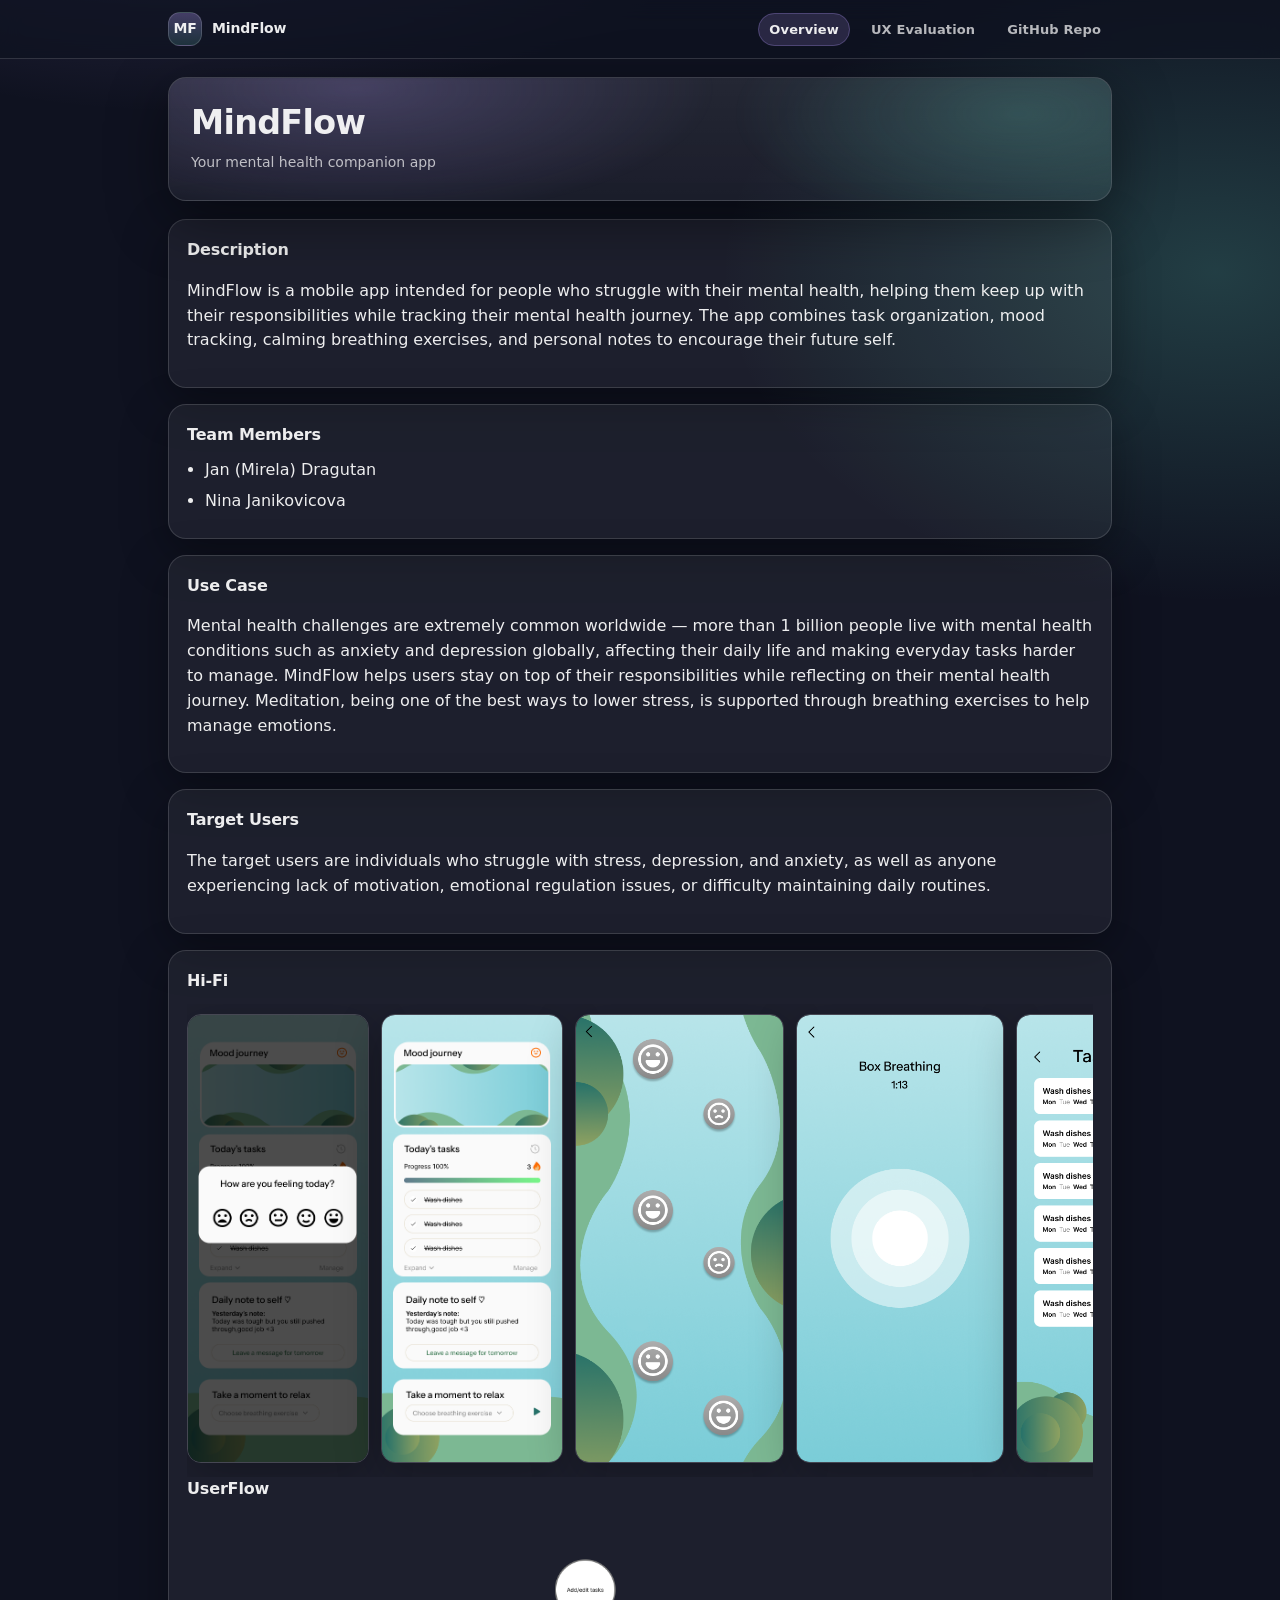
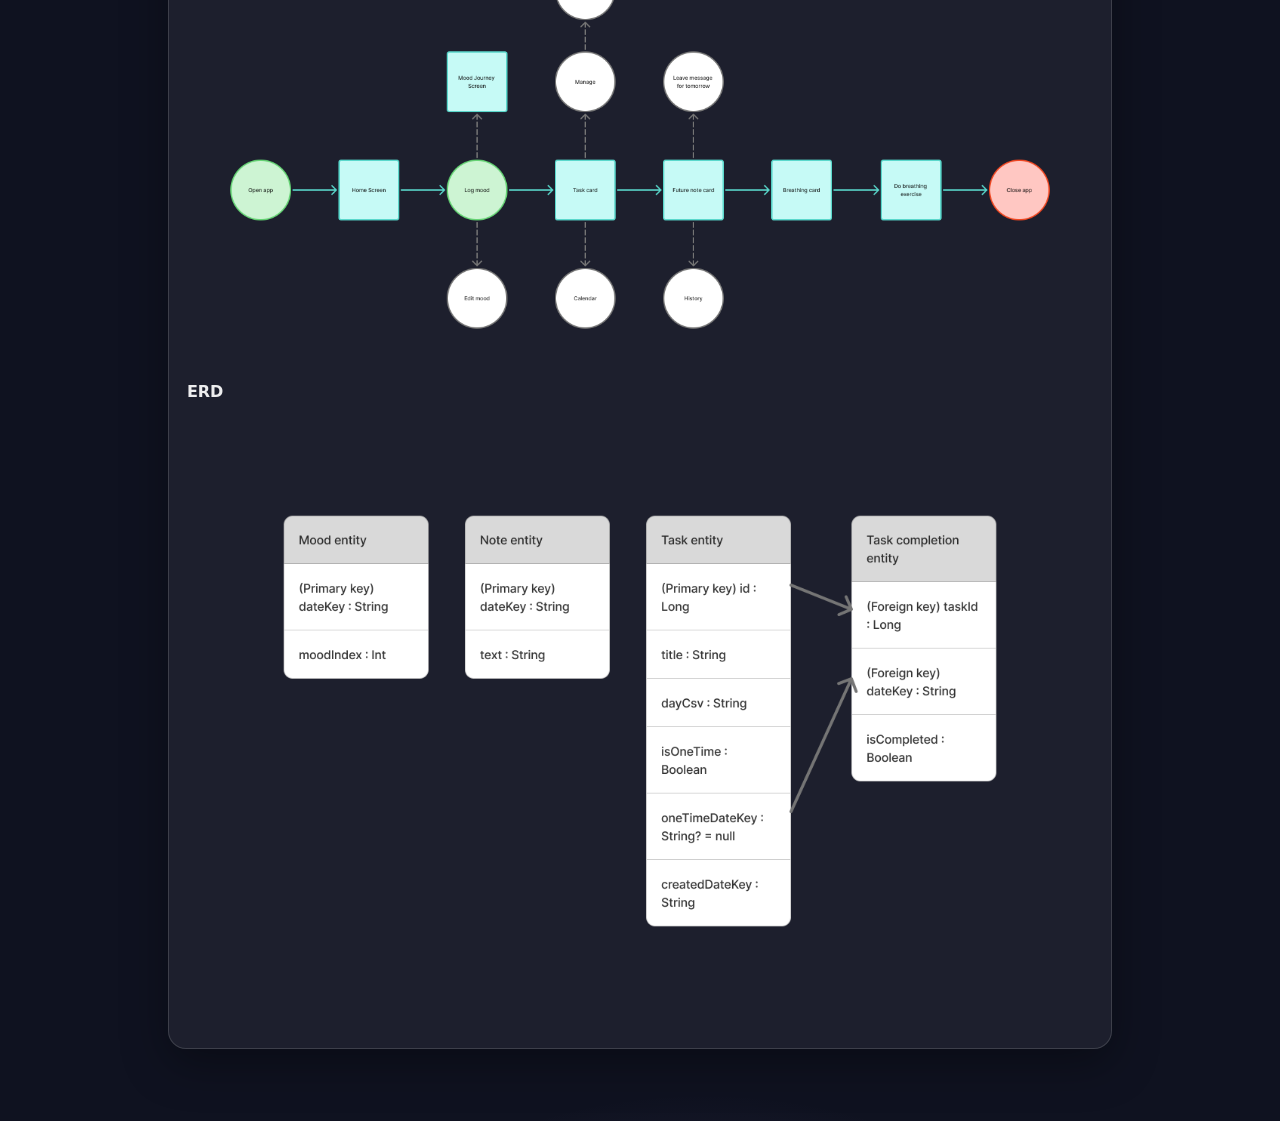
==== docs/index.html @ e951e251 "added hithub repo ling" ====
<!DOCTYPE html>
<html lang="en">
<head>
    <meta charset="UTF-8">
    <meta name="viewport" content="width=device-width, initial-scale=1.0">
    <title>MindFlow App</title>
    <link rel="stylesheet" href="styles.css" />
</head>
<body>

    <!-- Navigation bar -->
    <nav aria-label="Primary navigation">
  <div class="nav-inner">
    <a class="brand" href="index.html">
      <div class="brand-mark">MF</div>
      <span>MindFlow</span>
    </a>

    <ul class="nav-links">
  <li><a href="index.html" aria-current="page">Overview</a></li>
  <li><a href="uee.html">UX Evaluation</a></li>
  <li>
    <a
      href="https://github.com/IrisJPEG/IrisJPEG-CCL3-WS2025"
      target="_blank"
      rel="noopener noreferrer"
    >
      GitHub Repo
    </a>
  </li>
</ul>

  </div>
</nav>


    <main>
        <header>
            <h1>MindFlow</h1>
            <p>Your mental health companion app</p>
        </header>

        <section>
            <h2>Description</h2>
            <p>
                MindFlow is a mobile app intended for people who struggle with their mental health,
                helping them keep up with their responsibilities while tracking their mental health journey.
                The app combines task organization, mood tracking, calming breathing exercises, and personal notes
                to encourage their future self.
            </p>
        </section>

        <section>
            <h2>Team Members</h2>
            <ul>
                <li>Jan (Mirela) Dragutan</li>
                <li>Nina Janikovicova</li>
            </ul>
        </section>

        <section>
            <h2>Use Case</h2>
            <p>
                Mental health challenges are extremely common worldwide — more than 1 billion people live
                with mental health conditions such as anxiety and depression globally, affecting their daily life
                and making everyday tasks harder to manage. MindFlow helps users stay on top of their responsibilities
                while reflecting on their mental health journey. Meditation, being one of the best ways to lower stress,
                is supported through breathing exercises to help manage emotions.
            </p>
        </section>

        <section>
            <h2>Target Users</h2>
            <p>
                The target users are individuals who struggle with stress, depression, and anxiety, as well as anyone
                experiencing lack of motivation, emotional regulation issues, or difficulty maintaining daily routines.
            </p>
        </section>

        <section>
  <h2>Hi-Fi</h2>

 <div class="hifi-scroll" aria-label="Hi-Fi screens (scroll horizontally)">
  <img class="hifi-img" src="img/iPhone12.png" alt="iPhone 12 Screen" />
  <img class="hifi-img" src="img/iPhone9.png" alt="iPhone 9 Screen" />
  <img class="hifi-img" src="img/iPhone1.png" alt="iPhone 1 Screen" />
  <img class="hifi-img" src="img/iPhone2.png" alt="iPhone 2 Screen" />
  <img class="hifi-img" src="img/iPhone6.png" alt="iPhone 6 Screen" />
  <img class="hifi-img" src="img/iPhone8.png" alt="iPhone 8 Screen" />
  <img class="hifi-img" src="img/iPhone10.png" alt="iPhone 10 Screen" />
  <img class="hifi-img" src="img/iPhone7.png" alt="iPhone 7 Screen" />
</div>
<h2>UserFlow</h2>
  <!-- User flow stays below -->
  <div class="userflow-wrap">
    <img src="img/userflow.png" alt="User flow" class="userflow" />
  </div>
  <h2>ERD</h2>
  <!-- User flow stays below -->
  <div class="userflow-wrap">
    <img src="img/Sql_diagram.png" alt="User flow" class="userflow" />
  </div>
</section>
    </main>

</body>
</html>
---- docs/styles.css ----
:root{
  --bg: #0f1220;
  --card: rgba(255,255,255,0.06);
  --card-2: rgba(255,255,255,0.09);
  --text: rgba(255,255,255,0.92);
  --muted: rgba(255,255,255,0.70);
  --faint: rgba(255,255,255,0.55);
  --line: rgba(255,255,255,0.14);
  --accent: #b79cff;
  --accent-2: #67d9c4;
  --shadow: 0 18px 60px rgba(0,0,0,0.45);
  --radius: 18px;
}

*{ box-sizing: border-box; }

body{
  margin: 0;
  font-family: ui-sans-serif, system-ui, -apple-system, Segoe UI, Roboto, Arial, "Apple Color Emoji","Segoe UI Emoji";
  color: var(--text);
  background:
    radial-gradient(1200px 700px at 15% -10%, rgba(183,156,255,0.30), transparent 55%),
    radial-gradient(900px 600px at 95% 10%, rgba(103,217,196,0.22), transparent 55%),
    radial-gradient(700px 500px at 55% 110%, rgba(183,156,255,0.18), transparent 60%),
    var(--bg);
  line-height: 1.55;
}

a{ color: inherit; }

/* NAV BAR */
nav{
  position: sticky;
  top: 0;
  z-index: 50;
  backdrop-filter: blur(10px);
  background: rgba(15,18,32,0.72);
  border-bottom: 1px solid var(--line);
}

/* Supports BOTH your old index.html nav markup and the uee.html nav markup */
.nav-inner,
nav{
  /* when nav is the container (index.html), these won't hurt */
}

.nav-inner{
  max-width: 980px;
  margin: 0 auto;
  padding: 12px 18px;
  display: flex;
  align-items: center;
  justify-content: space-between;
  gap: 14px;
}

/* Index.html currently has: <div class="logo">MindFlow</div> */
nav .logo{
  font-size: 14px;
  font-weight: 800;
  letter-spacing: -0.01em;
  color: var(--text);
}

/* uee.html brand */
.brand{
  display: flex;
  align-items: center;
  gap: 10px;
  font-weight: 800;
  letter-spacing: -0.01em;
  text-decoration: none;
}
.brand-mark{
  width: 34px;
  height: 34px;
  border-radius: 12px;
  display: grid;
  place-items: center;
  background: linear-gradient(180deg, rgba(183,156,255,0.30), rgba(103,217,196,0.16));
  border: 1px solid rgba(255,255,255,0.16);
  color: var(--text);
  font-size: 14px;
}
.brand span{
  color: var(--text);
  font-size: 14px;
  white-space: nowrap;
}

/* Index.html nav list: nav ul */
nav ul{
  list-style: none;
  display: flex;
  gap: 10px;
  margin: 0;
  padding: 0;
  flex-wrap: wrap;
  justify-content: flex-end;
}
nav ul li{ margin: 0; }

nav ul li a,
.nav-links a{
  text-decoration: none;
  padding: 8px 10px;
  border-radius: 999px;
  border: 1px solid transparent;
  color: var(--muted);
  font-size: 13px;
  font-weight: 600;
  letter-spacing: 0.01em;
}

nav ul li a:hover,
.nav-links a:hover{
  color: var(--text);
  background: rgba(255,255,255,0.06);
  border-color: rgba(255,255,255,0.10);
}

/* optional: mark current page */
.nav-links a[aria-current="page"],
nav ul li a[aria-current="page"]{
  color: var(--text);
  background: rgba(183,156,255,0.16);
  border-color: rgba(183,156,255,0.26);
}

/* Layout wrappers */
.wrap,
main{
  max-width: 980px;
  margin: 0 auto;
  padding: 18px 18px 56px;
}

/* Index.html uses <main> and <header> */
header{
  padding: 26px 22px;
  border: 1px solid var(--line);
  background: linear-gradient(180deg, rgba(255,255,255,0.09), rgba(255,255,255,0.05));
  border-radius: var(--radius);
  box-shadow: var(--shadow);
  position: relative;
  overflow: hidden;
  text-align: left; /* overrides your old centered style */
  margin-bottom: 18px;
}

header:before{
  content:"";
  position:absolute;
  inset:-2px;
  background:
    radial-gradient(600px 220px at 20% 10%, rgba(183,156,255,0.22), transparent 60%),
    radial-gradient(520px 220px at 90% 30%, rgba(103,217,196,0.18), transparent 55%);
  pointer-events:none;
  filter: blur(2px);
}

header > *{ position: relative; }

h1{
  margin: 0 0 10px;
  font-size: clamp(22px, 2.6vw, 34px);
  line-height: 1.15;
  letter-spacing: -0.02em;
  color: var(--text);
}

header p{
  margin: 0;
  color: var(--muted);
  font-size: 14px;
}

/* Sections on index.html */
section{
  border: 1px solid var(--line);
  border-radius: var(--radius);
  background: rgba(255,255,255,0.06);
  box-shadow: 0 14px 46px rgba(0,0,0,0.35);
  padding: 18px;
  margin: 0 0 16px 0;
}

h2{
  margin: 0 0 10px 0;
  font-size: 16px;
  letter-spacing: -0.01em;
  color: var(--text);
}

p{ color: var(--text); }

ul{
  margin: 8px 0 0 18px;
  padding: 0;
}
li{ margin: 6px 0; color: var(--text); }

.hifi-scroll{
  display: flex;
  gap: 12px;
  overflow-x: auto;
  padding: 10px 6px 14px;
  margin-top: 6px;

  overscroll-behavior-x: contain;
  -webkit-overflow-scrolling: touch;

  /* optional */
  scroll-snap-type: x mandatory;
  align-items: flex-start; /* prevents vertical stretching */
}

.hifi-scroll .hifi-img{
  flex: 0 0 auto;
  width: auto !important;
  max-width: none !important;
  height: auto !important;

  max-height: 450px;   /* ← adjust this number */

  display: block;
  margin: 0 !important;

  border: 1px solid rgba(255,255,255,0.18);
  border-radius: 14px;
  box-shadow: 0 14px 46px rgba(0,0,0,0.25);

  scroll-snap-align: start;
}



/* Make items in the horizontal scroller behave like cards */
.hifi-scroll img{
  flex: 0 0 auto;

  /* adjust to taste */
  width: 240px;
  max-width: 70vw;

  /* keep your existing image look, but remove auto-centering */
  margin: 0;

  scroll-snap-align: start;
}

/* Optional: subtle scrollbar styling (works in modern browsers) */
.hifi-scroll{
  scrollbar-width: thin;
  scrollbar-color: rgba(255,255,255,0.18) transparent;
}
.hifi-scroll::-webkit-scrollbar{
  height: 10px;
}
.hifi-scroll::-webkit-scrollbar-track{
  background: transparent;
}
.hifi-scroll::-webkit-scrollbar-thumb{
  background: rgba(255,255,255,0.16);
  border-radius: 999px;
  border: 2px solid transparent;
  background-clip: padding-box;
}

/* User flow stays under the scroller and uses full available width */
.userflow-wrap{
  margin-top: 14px;
}
.userflow{
  max-width: 980px; /* match your page max width */
  width: 100%;
  margin: 0 auto;
}

/* Default images on the page (NOT the Hi-Fi scroller) */
section img:not(.userflow):not(.hifi-img){
  width: 100%;
  max-width: 520px;
  display: block;
  margin: 14px auto;
  border: 1px solid rgba(255,255,255,0.18);
  border-radius: 14px;
  box-shadow: 0 14px 46px rgba(0,0,0,0.25);
}

/* Print-friendly (matches uee.html behavior) */
@media print{
  nav{ display: none; }
  body{ background: #fff; color: #111; }
  header, section{ box-shadow: none; }
  header, section{ border-color: #ddd; background: #fff; }
  h1, h2, p, li{ color: #111; }
}
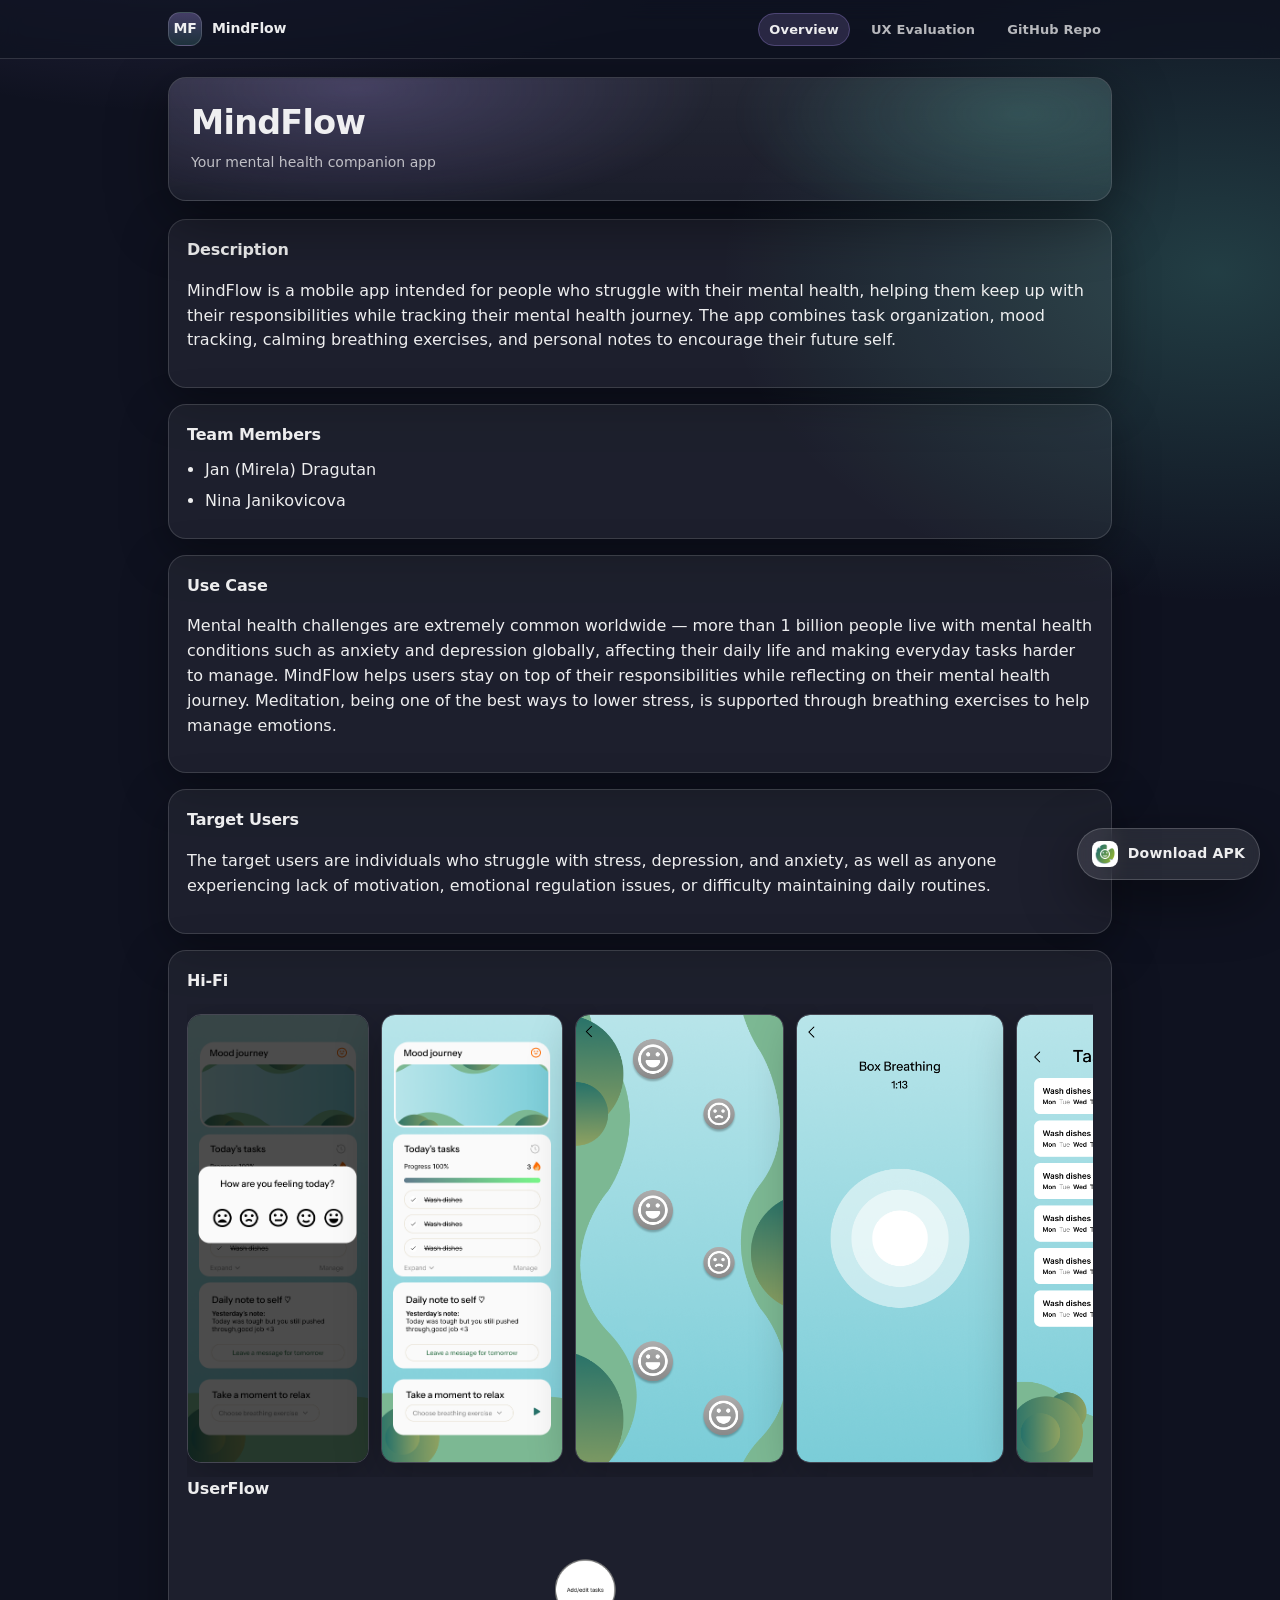
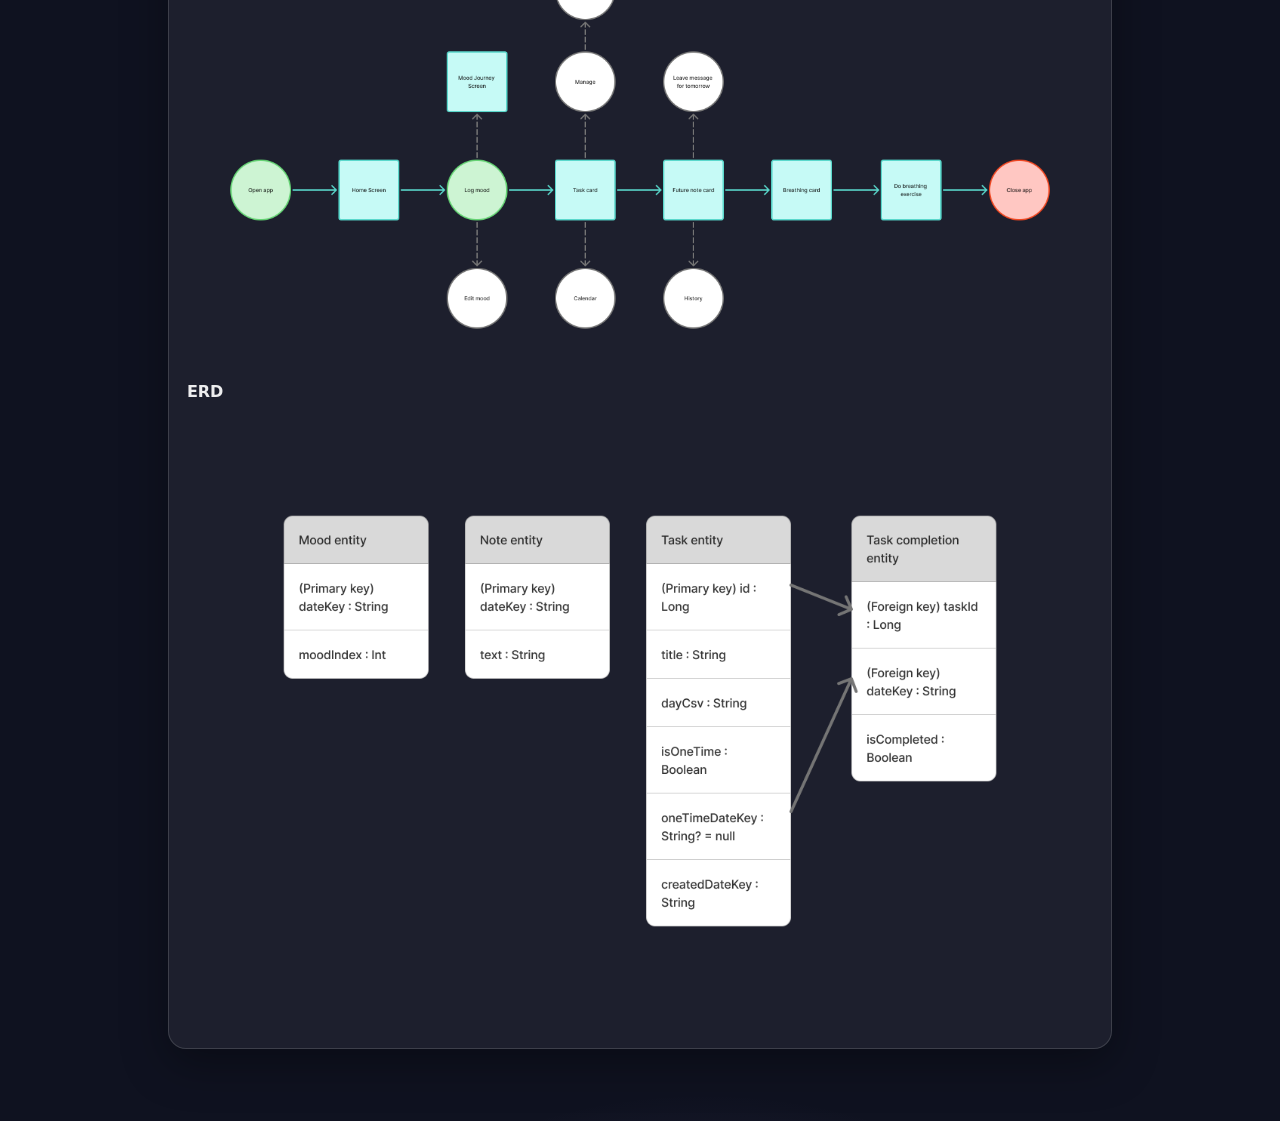
==== commit 09287a34: "download apk added" ====
--- a/docs/index.html
+++ b/docs/index.html
@@ -102,6 +102,14 @@
   </div>
 </section>
     </main>
+<!-- Floating Download APK button -->
+<a class="apk-fab"
+   href="apk/MindFlow.apk"
+   download="MindFlow.apk"
+   aria-label="Download MindFlow APK">
+  <img src="img/icon.png" alt="" class="apk-fab__icon" />
+  <span class="apk-fab__text">Download APK</span>
+</a>
 
 </body>
 </html>
--- a/docs/styles.css
+++ b/docs/styles.css
@@ -288,6 +288,72 @@
   box-shadow: 0 14px 46px rgba(0,0,0,0.25);
 }
 
+/* Floating APK download button (bottom-right) */
+.apk-fab{
+  position: fixed;
+  right: 20px;
+  bottom: 20px;
+  z-index: 9999;
+
+  display: inline-flex;
+  align-items: center;
+  gap: 10px;
+
+  padding: 12px 14px;
+  border-radius: 999px;
+
+  background: rgba(255,255,255,0.10);
+  border: 1px solid rgba(255,255,255,0.18);
+  backdrop-filter: blur(10px);
+
+  color: rgba(255,255,255,0.92);
+  text-decoration: none;
+
+  box-shadow: 0 18px 60px rgba(0,0,0,0.45);
+}
+
+.apk-fab:hover{
+  transform: translateY(-1px);
+  background: rgba(255,255,255,0.14);
+}
+
+.apk-fab:active{
+  transform: translateY(0px);
+}
+
+.apk-fab:focus-visible{
+  outline: 2px solid rgba(183,156,255,0.9);
+  outline-offset: 3px;
+}
+
+.apk-fab__icon{
+  width: 26px;
+  height: 26px;
+  border-radius: 8px;
+  object-fit: cover;
+  flex: 0 0 auto;
+}
+
+.apk-fab__text{
+  font-size: 14px;
+  font-weight: 600;
+  letter-spacing: 0.2px;
+  white-space: nowrap;
+}
+
+/* Mobile: make it a compact pill */
+@media (max-width: 480px){
+  .apk-fab{
+    right: 14px;
+    bottom: 14px;
+    padding: 10px 12px;
+  }
+  .apk-fab__text{
+    font-size: 13px;
+  }
+}
+
+
 /* Print-friendly (matches uee.html behavior) */
 @media print{
   nav{ display: none; }
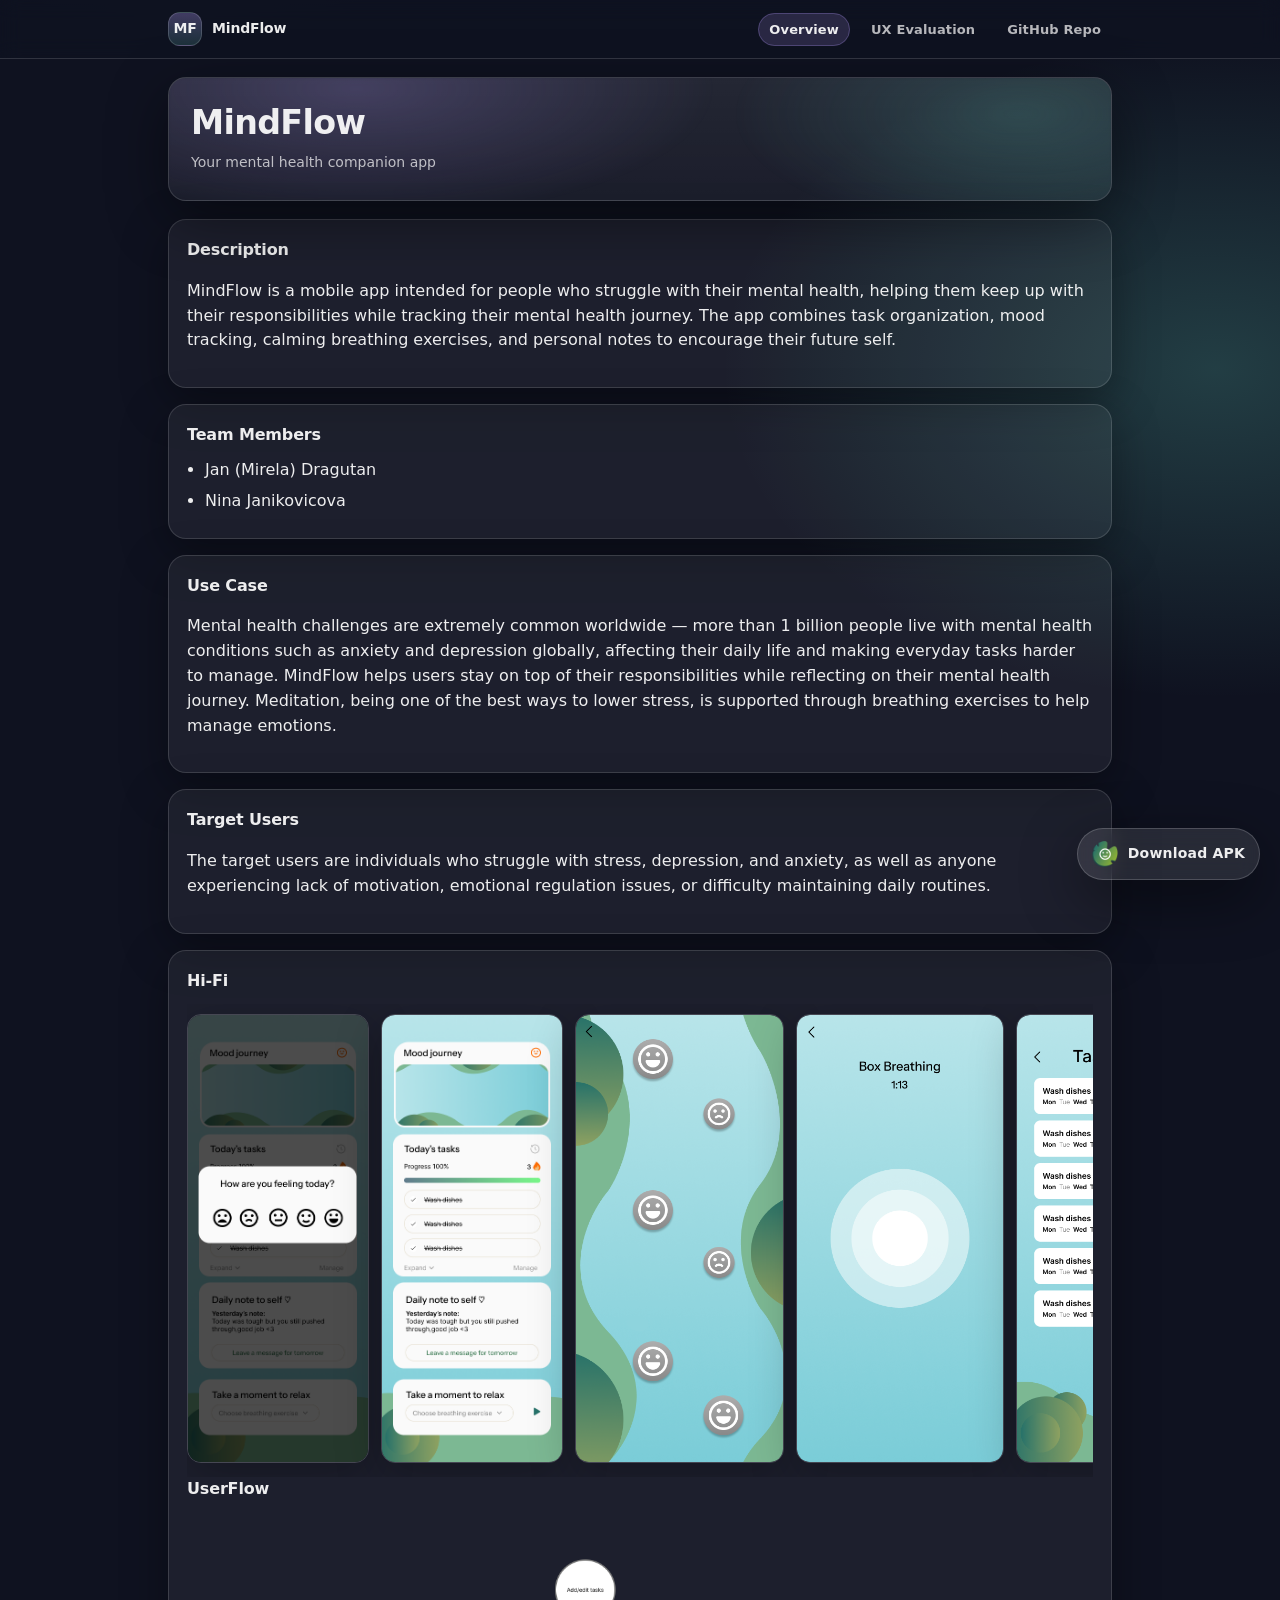
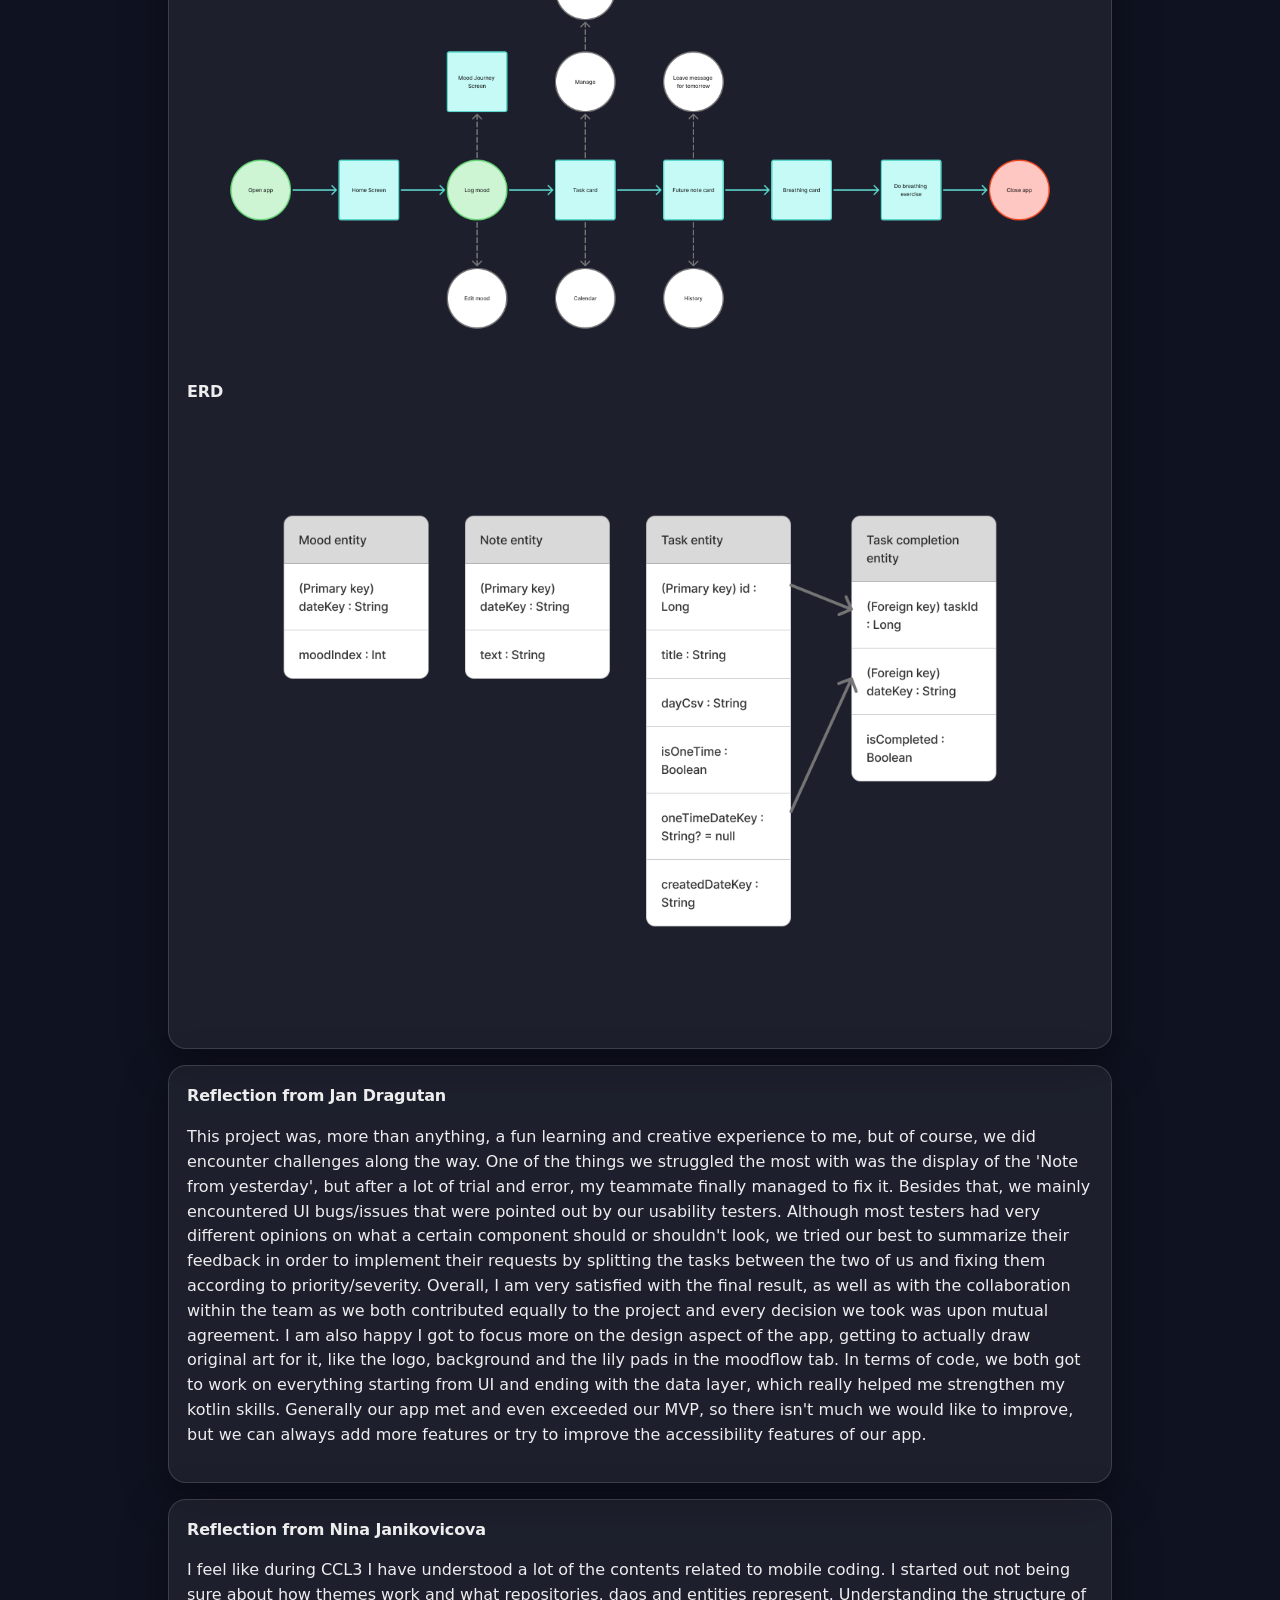
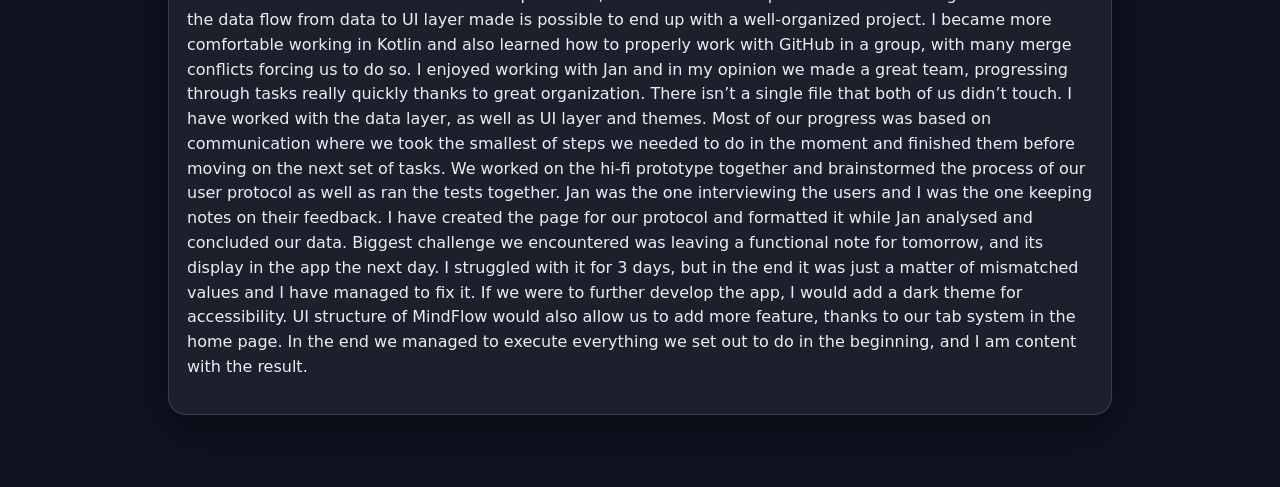
==== commit 2937566e: "reflections" ====
--- a/docs/index.html
+++ b/docs/index.html
@@ -101,6 +101,46 @@
     <img src="img/Sql_diagram.png" alt="User flow" class="userflow" />
   </div>
 </section>
+        <section>
+            <h2>Reflection from Jan Dragutan</h2>
+            <p>
+                This project was, more than anything, a fun learning and creative experience to me, but of course,
+                we did encounter challenges along the way. One of the things we struggled the most with was the display
+                of the 'Note from yesterday', but after a lot of trial and error, my teammate finally managed to fix it. Besides
+                that, we mainly encountered UI bugs/issues that were pointed out by our usability testers. Although most
+                testers had very different opinions on what a certain component should or shouldn't look, we tried our best to summarize
+                their feedback in order to implement their requests by splitting the tasks
+                between the two of us and fixing them according to priority/severity. Overall, I am very satisfied with the final
+                result, as well as with the collaboration within the team as we both contributed equally to the project and every decision we
+                took was upon mutual agreement. I am also happy I got to focus more on the design aspect of the app, getting to
+                actually draw original art for it, like the logo, background and the lily pads in the moodflow tab.
+                In terms of code, we both got to work on everything starting from UI and ending with the data layer, which really helped me strengthen my kotlin skills.
+                Generally our app met and even exceeded our MVP, so there isn't much we would like to improve, but we can always
+                add more features or try to improve the accessibility features of our app.
+            </p>
+        </section>
+
+        <section>
+            <h2>Reflection from Nina Janikovicova</h2>
+            <p>
+                I feel like during CCL3 I have understood a lot of the contents related to mobile coding. I started out not being
+                sure about how themes work and what repositories, daos and entities represent. Understanding the structure of the
+                data flow from data to UI layer made is possible to end up with a well-organized project.  I became more
+                comfortable working in Kotlin and also learned how to properly work with GitHub in a group, with many merge
+                conflicts forcing us to do so. I enjoyed working with Jan and in my opinion we made a great team, progressing
+                through tasks really quickly thanks to great organization. There isn’t a single file that both of us didn’t touch.
+                I have worked with the data layer, as well as UI layer and themes. Most of our progress was based on communication
+                where we took the smallest of steps we needed to do in the moment and finished them before moving on the next set
+                of tasks. We worked on the hi-fi prototype together and brainstormed the process of our user protocol as well as
+                ran the tests together. Jan was the one interviewing the users and I was the one keeping notes on their feedback.
+                I have created the page for our protocol and formatted it while Jan analysed and concluded our data. Biggest
+                challenge we encountered was leaving a functional note for tomorrow, and its display in the app the next day. I
+                struggled with it for 3 days, but in the end it was just a matter of mismatched values and I have managed to fix
+                it. If we were to further develop the app, I would add a dark theme for accessibility. UI structure of MindFlow
+                would also allow us to add more feature, thanks to our tab system in the home page. In the end we managed to
+                execute everything we set out to do in the beginning, and I am content with the result.
+            </p>
+        </section>
     </main>
 <!-- Floating Download APK button -->
 <a class="apk-fab"
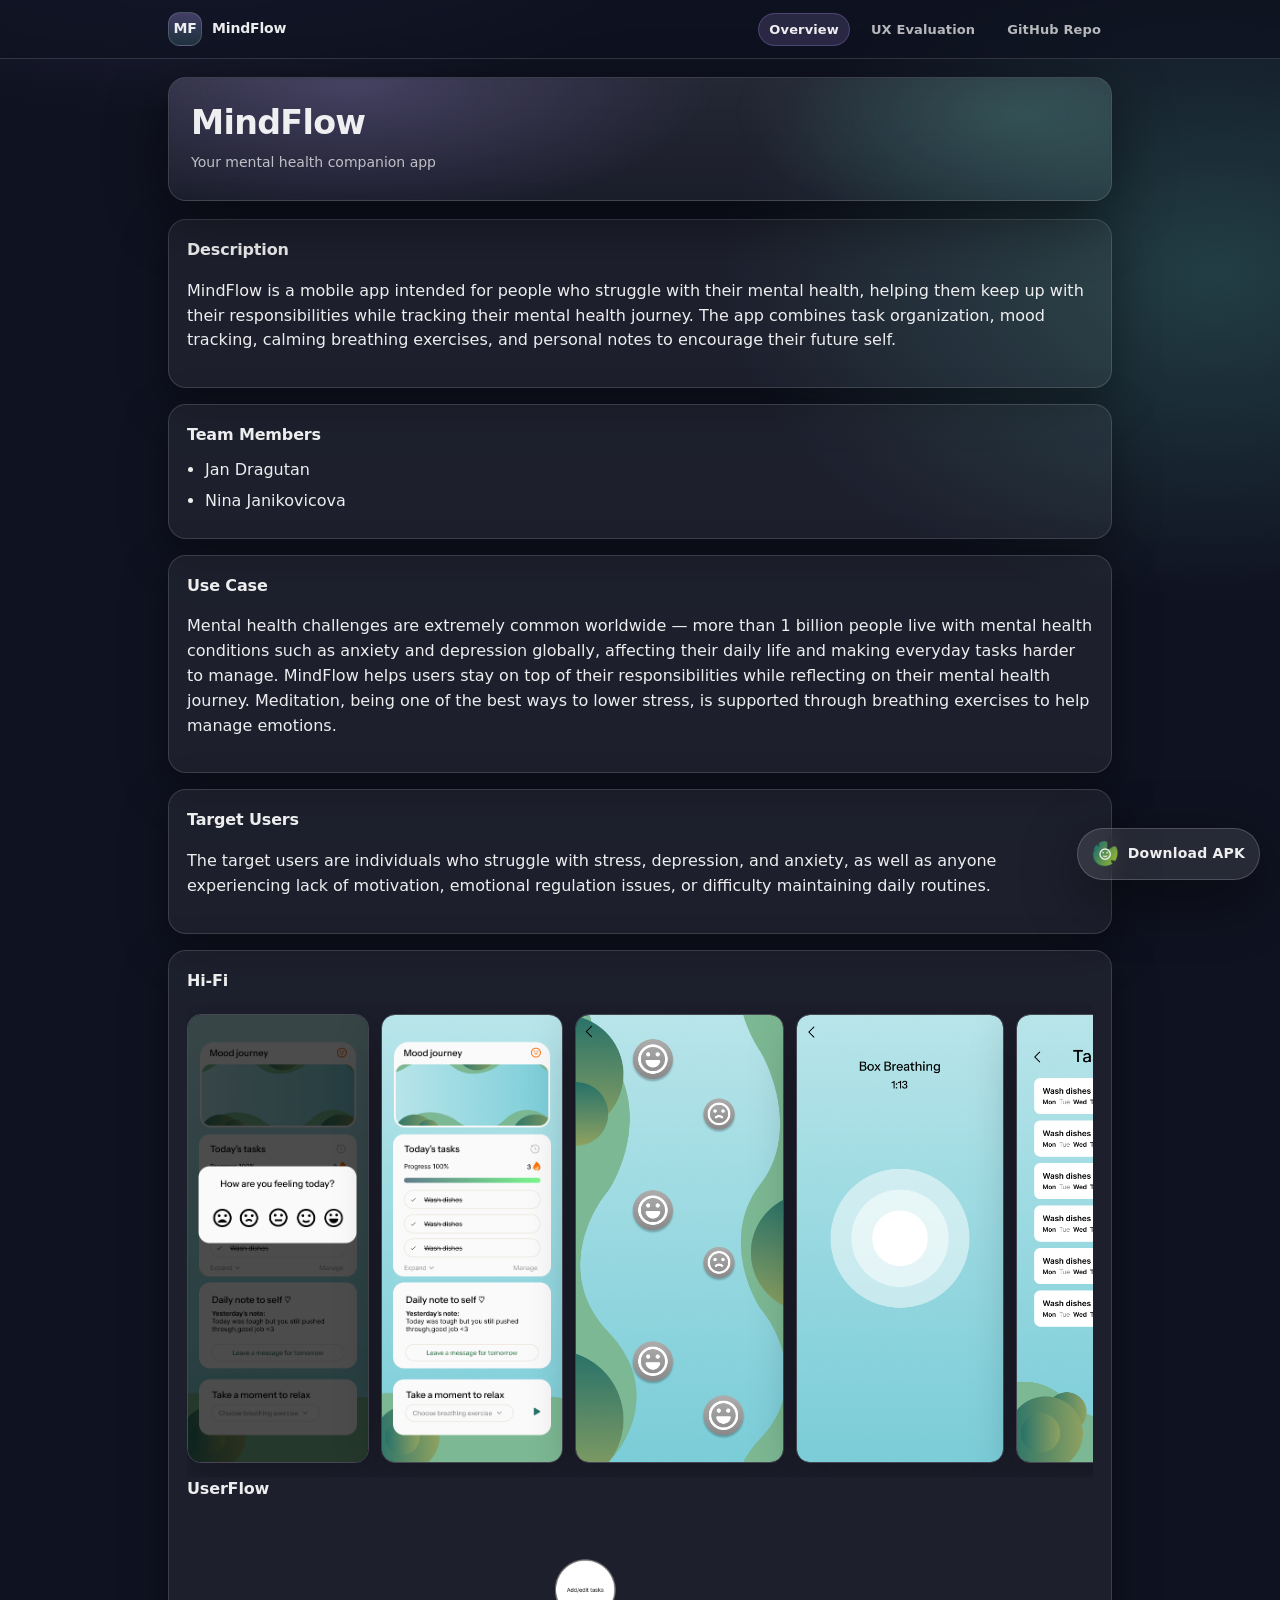
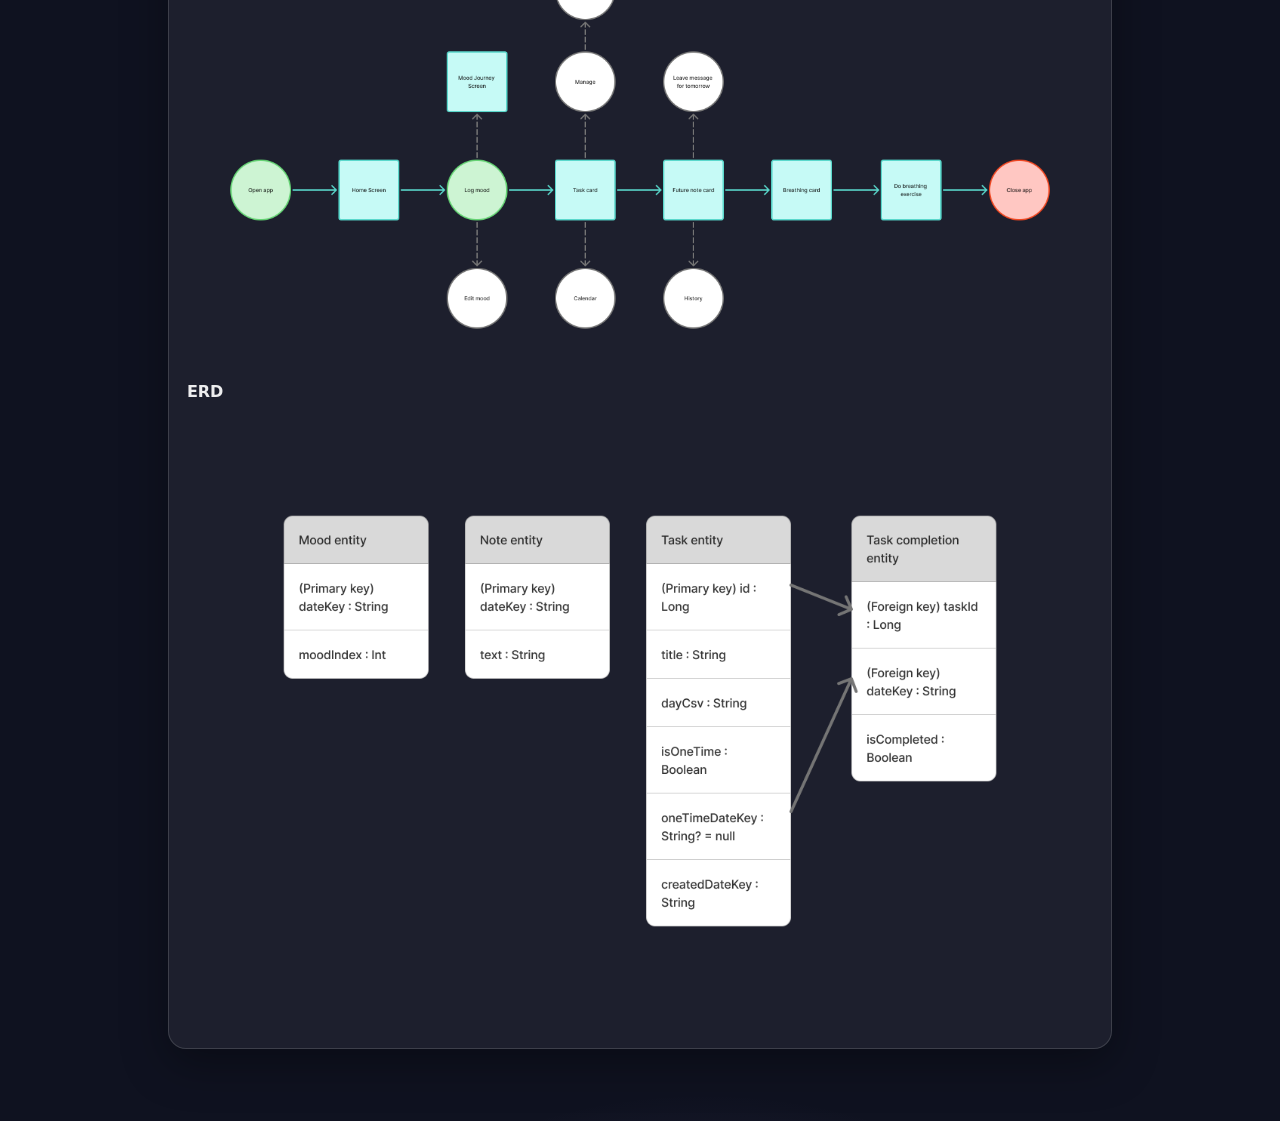
==== commit 700c0884: "tiny change" ====
--- a/docs/index.html
+++ b/docs/index.html
@@ -53,7 +53,7 @@
         <section>
             <h2>Team Members</h2>
             <ul>
-                <li>Jan (Mirela) Dragutan</li>
+                <li>Jan Dragutan</li>
                 <li>Nina Janikovicova</li>
             </ul>
         </section>
@@ -101,46 +101,6 @@
     <img src="img/Sql_diagram.png" alt="User flow" class="userflow" />
   </div>
 </section>
-        <section>
-            <h2>Reflection from Jan Dragutan</h2>
-            <p>
-                This project was, more than anything, a fun learning and creative experience to me, but of course,
-                we did encounter challenges along the way. One of the things we struggled the most with was the display
-                of the 'Note from yesterday', but after a lot of trial and error, my teammate finally managed to fix it. Besides
-                that, we mainly encountered UI bugs/issues that were pointed out by our usability testers. Although most
-                testers had very different opinions on what a certain component should or shouldn't look, we tried our best to summarize
-                their feedback in order to implement their requests by splitting the tasks
-                between the two of us and fixing them according to priority/severity. Overall, I am very satisfied with the final
-                result, as well as with the collaboration within the team as we both contributed equally to the project and every decision we
-                took was upon mutual agreement. I am also happy I got to focus more on the design aspect of the app, getting to
-                actually draw original art for it, like the logo, background and the lily pads in the moodflow tab.
-                In terms of code, we both got to work on everything starting from UI and ending with the data layer, which really helped me strengthen my kotlin skills.
-                Generally our app met and even exceeded our MVP, so there isn't much we would like to improve, but we can always
-                add more features or try to improve the accessibility features of our app.
-            </p>
-        </section>
-
-        <section>
-            <h2>Reflection from Nina Janikovicova</h2>
-            <p>
-                I feel like during CCL3 I have understood a lot of the contents related to mobile coding. I started out not being
-                sure about how themes work and what repositories, daos and entities represent. Understanding the structure of the
-                data flow from data to UI layer made is possible to end up with a well-organized project.  I became more
-                comfortable working in Kotlin and also learned how to properly work with GitHub in a group, with many merge
-                conflicts forcing us to do so. I enjoyed working with Jan and in my opinion we made a great team, progressing
-                through tasks really quickly thanks to great organization. There isn’t a single file that both of us didn’t touch.
-                I have worked with the data layer, as well as UI layer and themes. Most of our progress was based on communication
-                where we took the smallest of steps we needed to do in the moment and finished them before moving on the next set
-                of tasks. We worked on the hi-fi prototype together and brainstormed the process of our user protocol as well as
-                ran the tests together. Jan was the one interviewing the users and I was the one keeping notes on their feedback.
-                I have created the page for our protocol and formatted it while Jan analysed and concluded our data. Biggest
-                challenge we encountered was leaving a functional note for tomorrow, and its display in the app the next day. I
-                struggled with it for 3 days, but in the end it was just a matter of mismatched values and I have managed to fix
-                it. If we were to further develop the app, I would add a dark theme for accessibility. UI structure of MindFlow
-                would also allow us to add more feature, thanks to our tab system in the home page. In the end we managed to
-                execute everything we set out to do in the beginning, and I am content with the result.
-            </p>
-        </section>
     </main>
 <!-- Floating Download APK button -->
 <a class="apk-fab"
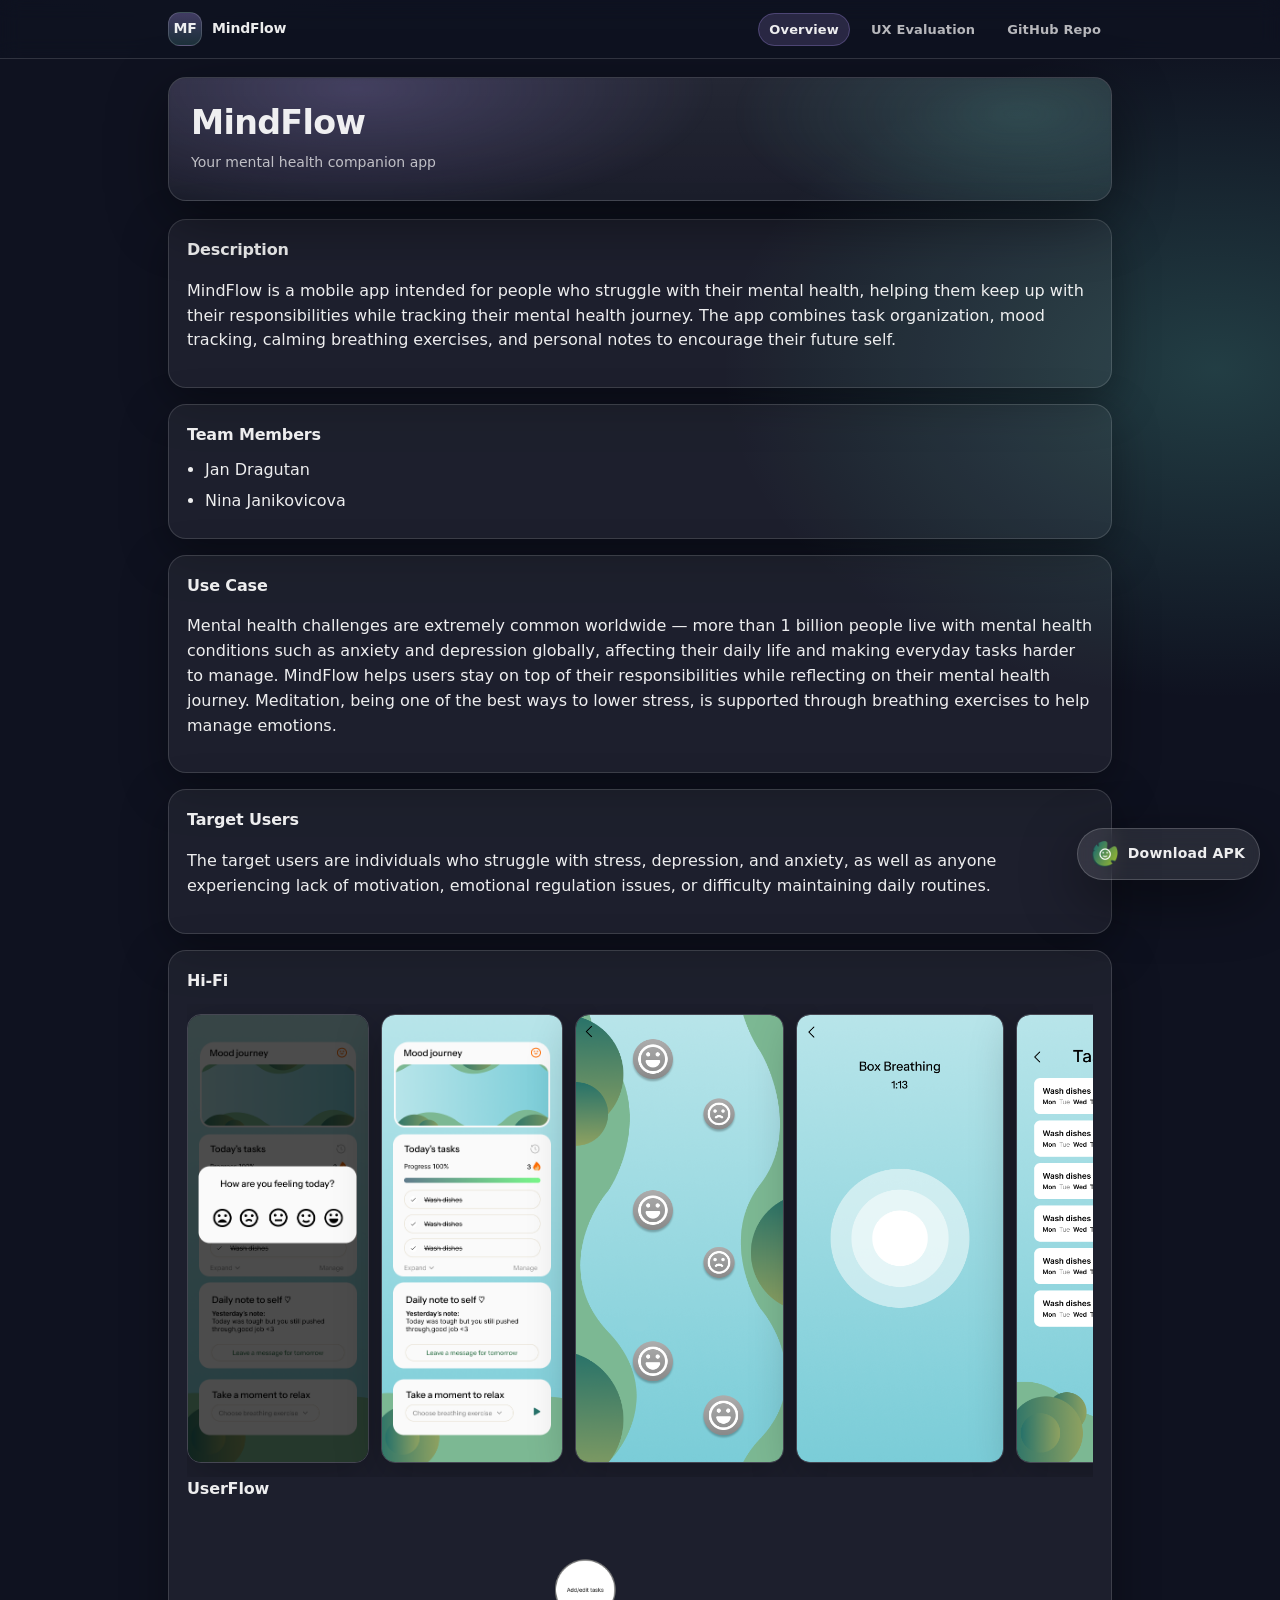
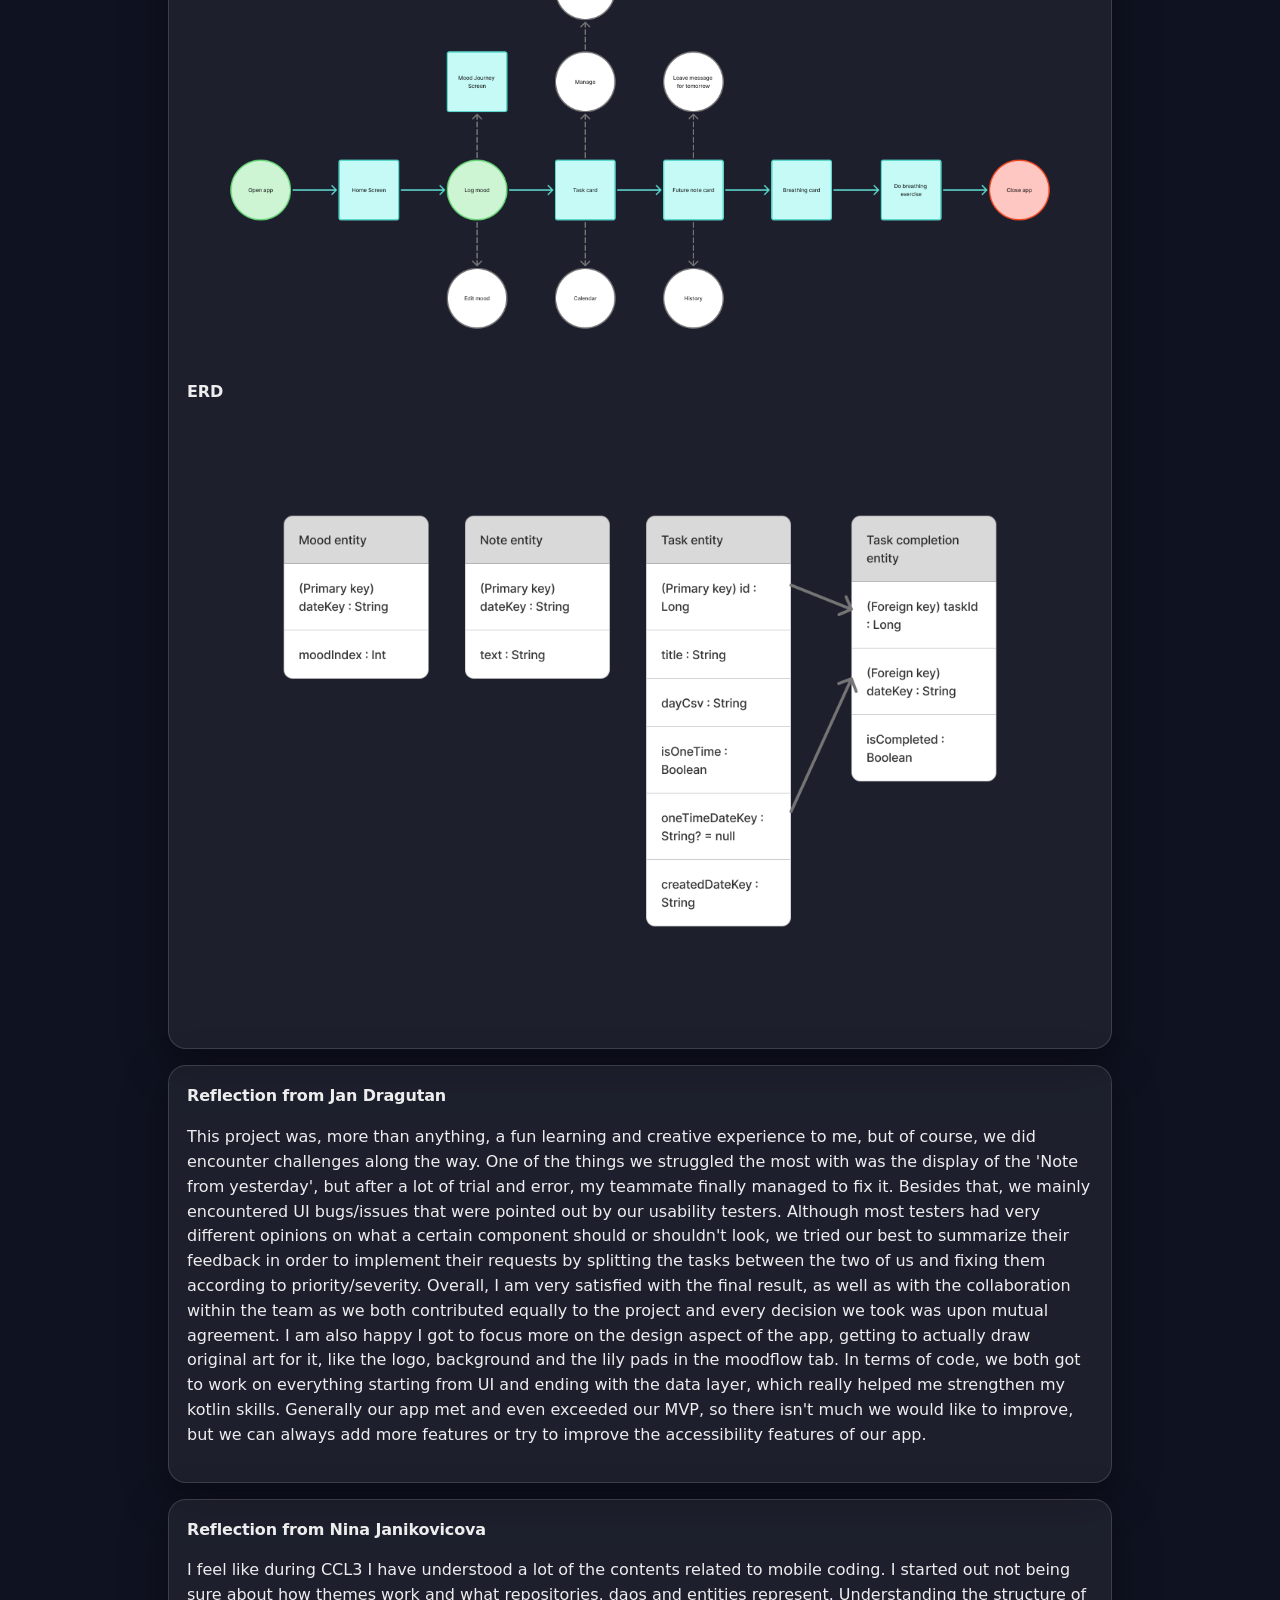
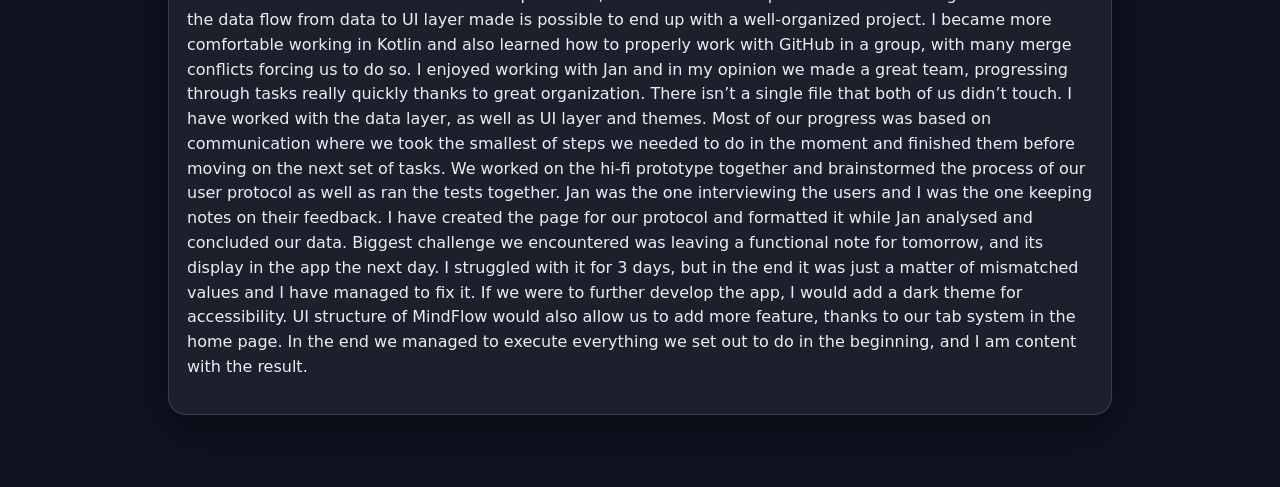
==== commit 5b8b8815: "Merge branch 'main' of https://github.com/IrisJPEG/IrisJPEG-CCL3-WS2025" ====
--- a/docs/index.html
+++ b/docs/index.html
@@ -101,6 +101,46 @@
     <img src="img/Sql_diagram.png" alt="User flow" class="userflow" />
   </div>
 </section>
+        <section>
+            <h2>Reflection from Jan Dragutan</h2>
+            <p>
+                This project was, more than anything, a fun learning and creative experience to me, but of course,
+                we did encounter challenges along the way. One of the things we struggled the most with was the display
+                of the 'Note from yesterday', but after a lot of trial and error, my teammate finally managed to fix it. Besides
+                that, we mainly encountered UI bugs/issues that were pointed out by our usability testers. Although most
+                testers had very different opinions on what a certain component should or shouldn't look, we tried our best to summarize
+                their feedback in order to implement their requests by splitting the tasks
+                between the two of us and fixing them according to priority/severity. Overall, I am very satisfied with the final
+                result, as well as with the collaboration within the team as we both contributed equally to the project and every decision we
+                took was upon mutual agreement. I am also happy I got to focus more on the design aspect of the app, getting to
+                actually draw original art for it, like the logo, background and the lily pads in the moodflow tab.
+                In terms of code, we both got to work on everything starting from UI and ending with the data layer, which really helped me strengthen my kotlin skills.
+                Generally our app met and even exceeded our MVP, so there isn't much we would like to improve, but we can always
+                add more features or try to improve the accessibility features of our app.
+            </p>
+        </section>
+
+        <section>
+            <h2>Reflection from Nina Janikovicova</h2>
+            <p>
+                I feel like during CCL3 I have understood a lot of the contents related to mobile coding. I started out not being
+                sure about how themes work and what repositories, daos and entities represent. Understanding the structure of the
+                data flow from data to UI layer made is possible to end up with a well-organized project.  I became more
+                comfortable working in Kotlin and also learned how to properly work with GitHub in a group, with many merge
+                conflicts forcing us to do so. I enjoyed working with Jan and in my opinion we made a great team, progressing
+                through tasks really quickly thanks to great organization. There isn’t a single file that both of us didn’t touch.
+                I have worked with the data layer, as well as UI layer and themes. Most of our progress was based on communication
+                where we took the smallest of steps we needed to do in the moment and finished them before moving on the next set
+                of tasks. We worked on the hi-fi prototype together and brainstormed the process of our user protocol as well as
+                ran the tests together. Jan was the one interviewing the users and I was the one keeping notes on their feedback.
+                I have created the page for our protocol and formatted it while Jan analysed and concluded our data. Biggest
+                challenge we encountered was leaving a functional note for tomorrow, and its display in the app the next day. I
+                struggled with it for 3 days, but in the end it was just a matter of mismatched values and I have managed to fix
+                it. If we were to further develop the app, I would add a dark theme for accessibility. UI structure of MindFlow
+                would also allow us to add more feature, thanks to our tab system in the home page. In the end we managed to
+                execute everything we set out to do in the beginning, and I am content with the result.
+            </p>
+        </section>
     </main>
 <!-- Floating Download APK button -->
 <a class="apk-fab"
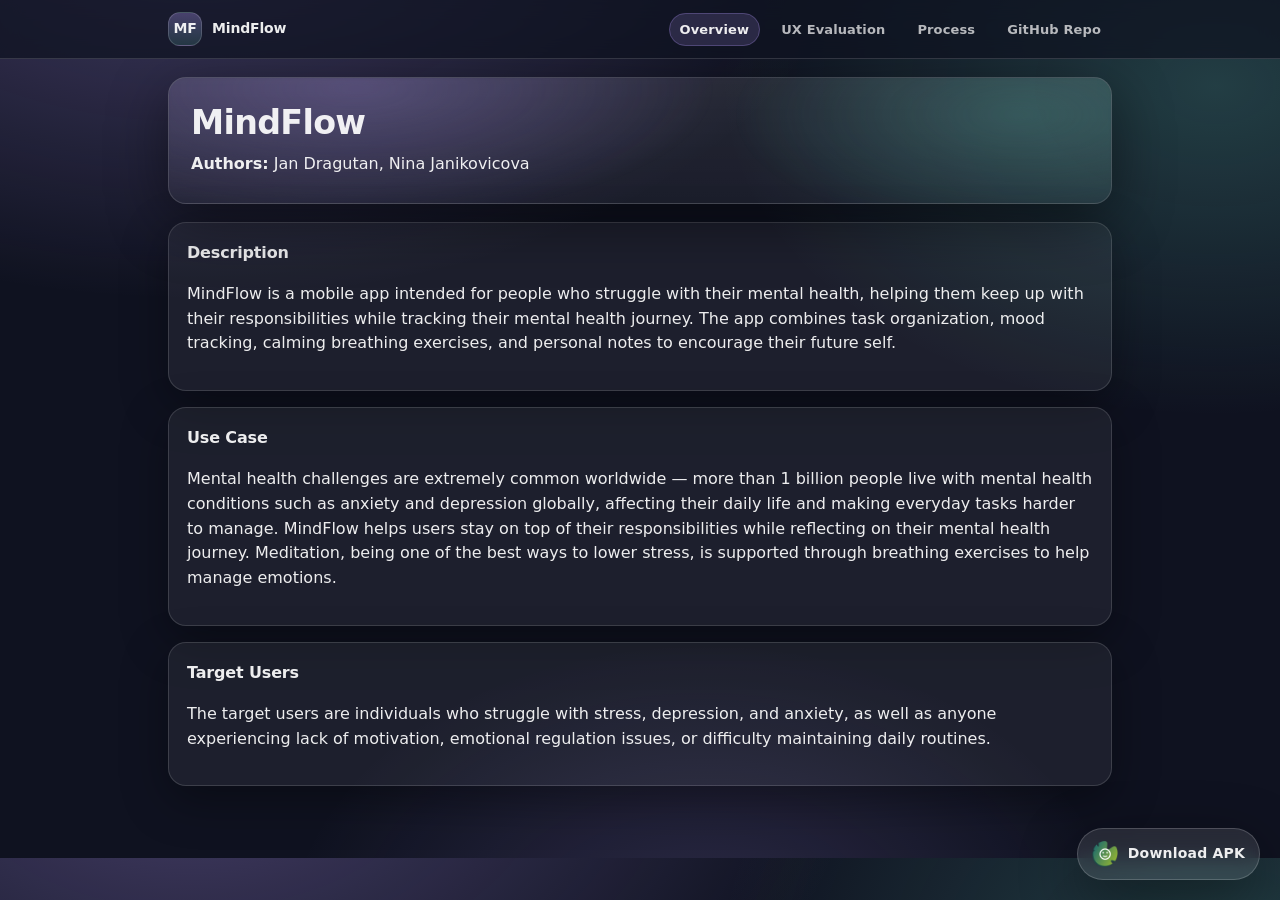
==== commit caf68ed5: "edited out page- separated process from overview (we still need to add screen recording and edit erd" ====
--- a/docs/index.html
+++ b/docs/index.html
@@ -19,6 +19,7 @@
     <ul class="nav-links">
   <li><a href="index.html" aria-current="page">Overview</a></li>
   <li><a href="uee.html">UX Evaluation</a></li>
+  <li><a href="prcs.html">Process</a></li>
   <li>
     <a
       href="https://github.com/IrisJPEG/IrisJPEG-CCL3-WS2025"
@@ -37,7 +38,7 @@
     <main>
         <header>
             <h1>MindFlow</h1>
-            <p>Your mental health companion app</p>
+            <span><strong>Authors:</strong> Jan Dragutan, Nina Janikovicova</span>
         </header>
 
         <section>
@@ -50,13 +51,7 @@
             </p>
         </section>
 
-        <section>
-            <h2>Team Members</h2>
-            <ul>
-                <li>Jan Dragutan</li>
-                <li>Nina Janikovicova</li>
-            </ul>
-        </section>
+        
 
         <section>
             <h2>Use Case</h2>
@@ -77,70 +72,7 @@
             </p>
         </section>
 
-        <section>
-  <h2>Hi-Fi</h2>
-
- <div class="hifi-scroll" aria-label="Hi-Fi screens (scroll horizontally)">
-  <img class="hifi-img" src="img/iPhone12.png" alt="iPhone 12 Screen" />
-  <img class="hifi-img" src="img/iPhone9.png" alt="iPhone 9 Screen" />
-  <img class="hifi-img" src="img/iPhone1.png" alt="iPhone 1 Screen" />
-  <img class="hifi-img" src="img/iPhone2.png" alt="iPhone 2 Screen" />
-  <img class="hifi-img" src="img/iPhone6.png" alt="iPhone 6 Screen" />
-  <img class="hifi-img" src="img/iPhone8.png" alt="iPhone 8 Screen" />
-  <img class="hifi-img" src="img/iPhone10.png" alt="iPhone 10 Screen" />
-  <img class="hifi-img" src="img/iPhone7.png" alt="iPhone 7 Screen" />
-</div>
-<h2>UserFlow</h2>
-  <!-- User flow stays below -->
-  <div class="userflow-wrap">
-    <img src="img/userflow.png" alt="User flow" class="userflow" />
-  </div>
-  <h2>ERD</h2>
-  <!-- User flow stays below -->
-  <div class="userflow-wrap">
-    <img src="img/Sql_diagram.png" alt="User flow" class="userflow" />
-  </div>
-</section>
-        <section>
-            <h2>Reflection from Jan Dragutan</h2>
-            <p>
-                This project was, more than anything, a fun learning and creative experience to me, but of course,
-                we did encounter challenges along the way. One of the things we struggled the most with was the display
-                of the 'Note from yesterday', but after a lot of trial and error, my teammate finally managed to fix it. Besides
-                that, we mainly encountered UI bugs/issues that were pointed out by our usability testers. Although most
-                testers had very different opinions on what a certain component should or shouldn't look, we tried our best to summarize
-                their feedback in order to implement their requests by splitting the tasks
-                between the two of us and fixing them according to priority/severity. Overall, I am very satisfied with the final
-                result, as well as with the collaboration within the team as we both contributed equally to the project and every decision we
-                took was upon mutual agreement. I am also happy I got to focus more on the design aspect of the app, getting to
-                actually draw original art for it, like the logo, background and the lily pads in the moodflow tab.
-                In terms of code, we both got to work on everything starting from UI and ending with the data layer, which really helped me strengthen my kotlin skills.
-                Generally our app met and even exceeded our MVP, so there isn't much we would like to improve, but we can always
-                add more features or try to improve the accessibility features of our app.
-            </p>
-        </section>
-
-        <section>
-            <h2>Reflection from Nina Janikovicova</h2>
-            <p>
-                I feel like during CCL3 I have understood a lot of the contents related to mobile coding. I started out not being
-                sure about how themes work and what repositories, daos and entities represent. Understanding the structure of the
-                data flow from data to UI layer made is possible to end up with a well-organized project.  I became more
-                comfortable working in Kotlin and also learned how to properly work with GitHub in a group, with many merge
-                conflicts forcing us to do so. I enjoyed working with Jan and in my opinion we made a great team, progressing
-                through tasks really quickly thanks to great organization. There isn’t a single file that both of us didn’t touch.
-                I have worked with the data layer, as well as UI layer and themes. Most of our progress was based on communication
-                where we took the smallest of steps we needed to do in the moment and finished them before moving on the next set
-                of tasks. We worked on the hi-fi prototype together and brainstormed the process of our user protocol as well as
-                ran the tests together. Jan was the one interviewing the users and I was the one keeping notes on their feedback.
-                I have created the page for our protocol and formatted it while Jan analysed and concluded our data. Biggest
-                challenge we encountered was leaving a functional note for tomorrow, and its display in the app the next day. I
-                struggled with it for 3 days, but in the end it was just a matter of mismatched values and I have managed to fix
-                it. If we were to further develop the app, I would add a dark theme for accessibility. UI structure of MindFlow
-                would also allow us to add more feature, thanks to our tab system in the home page. In the end we managed to
-                execute everything we set out to do in the beginning, and I am content with the result.
-            </p>
-        </section>
+        
     </main>
 <!-- Floating Download APK button -->
 <a class="apk-fab"
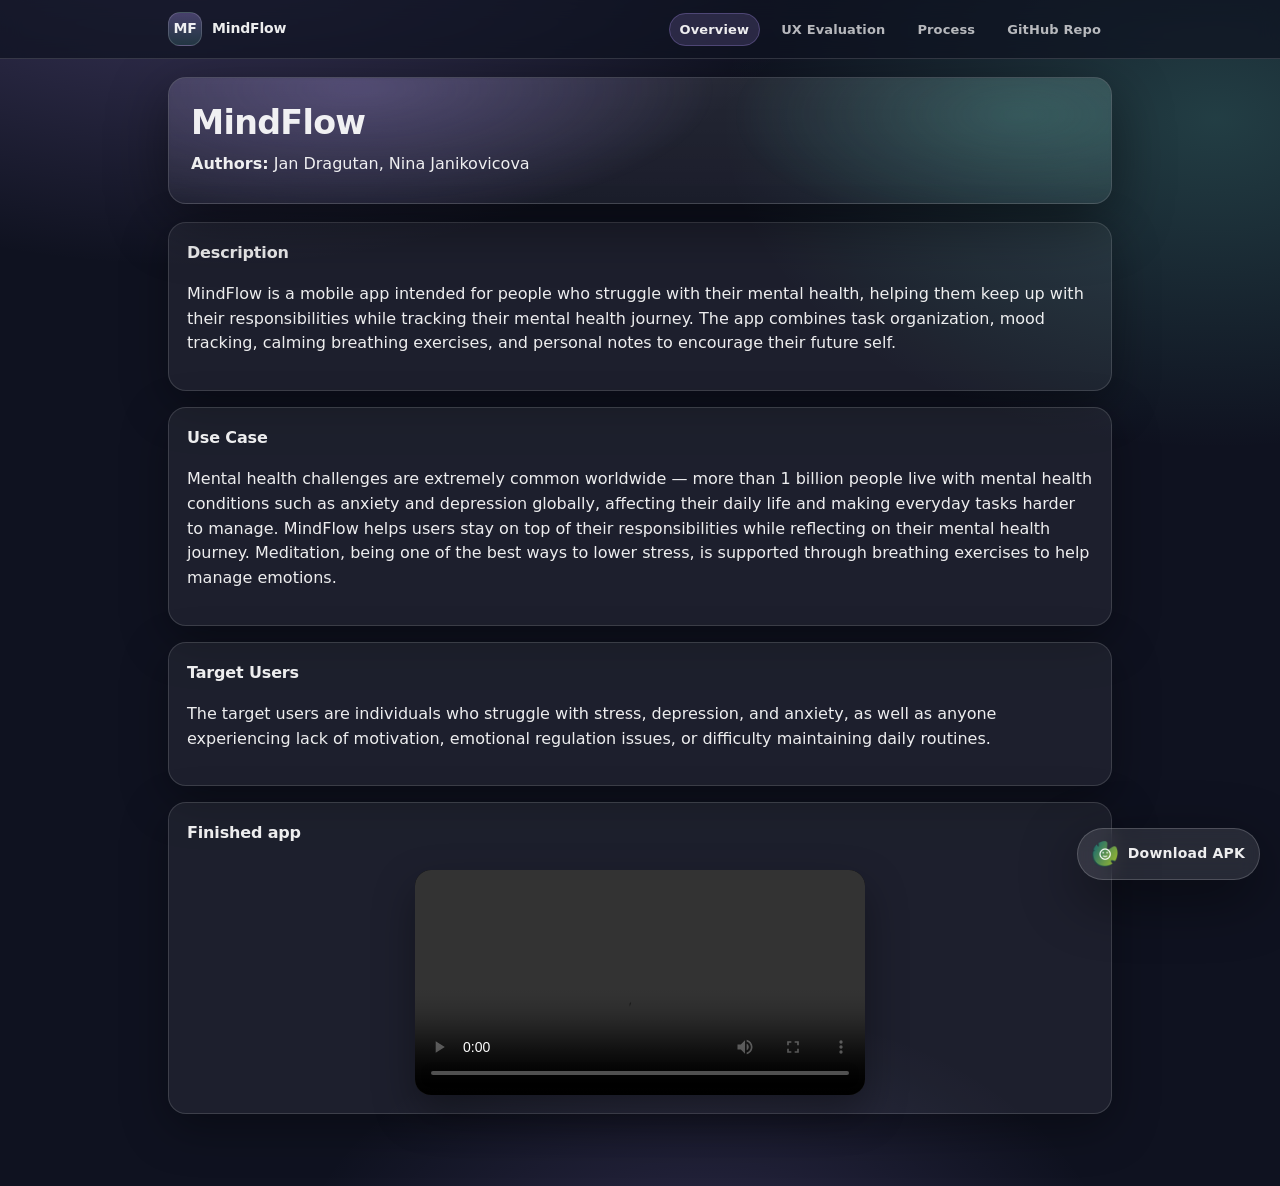
==== commit 3887feb2: "added finished app video" ====
--- a/docs/index.html
+++ b/docs/index.html
@@ -71,6 +71,19 @@
                 experiencing lack of motivation, emotional regulation issues, or difficulty maintaining daily routines.
             </p>
         </section>
+<section>
+  <h2>Finished app</h2>
+
+  <div class="video-wrap">
+    <video controls playsinline>
+      <source
+        src="img/1769086627693_original-281578ee-ce2f-417f-b1cd-1e2df07dd13f.mp4"
+        type="video/mp4"
+      />
+      Your browser does not support the video tag.
+    </video>
+  </div>
+</section>
 
         
     </main>
--- a/docs/styles.css
+++ b/docs/styles.css
@@ -341,6 +341,22 @@
   white-space: nowrap;
 }
 
+.video-wrap {
+  display: flex;
+  justify-content: center;
+  margin-top: 1.5rem;
+}
+
+.video-wrap video {
+  width: 100%;
+  max-width: 450px;      /* adjust to taste (800–1000px works well) */
+  border-radius: 16px;
+  box-shadow: 0 18px 40px rgba(0, 0, 0, 0.35);
+  background: #000;      /* prevents white flashes before load */
+}
+
+
+
 /* Mobile: make it a compact pill */
 @media (max-width: 480px){
   .apk-fab{
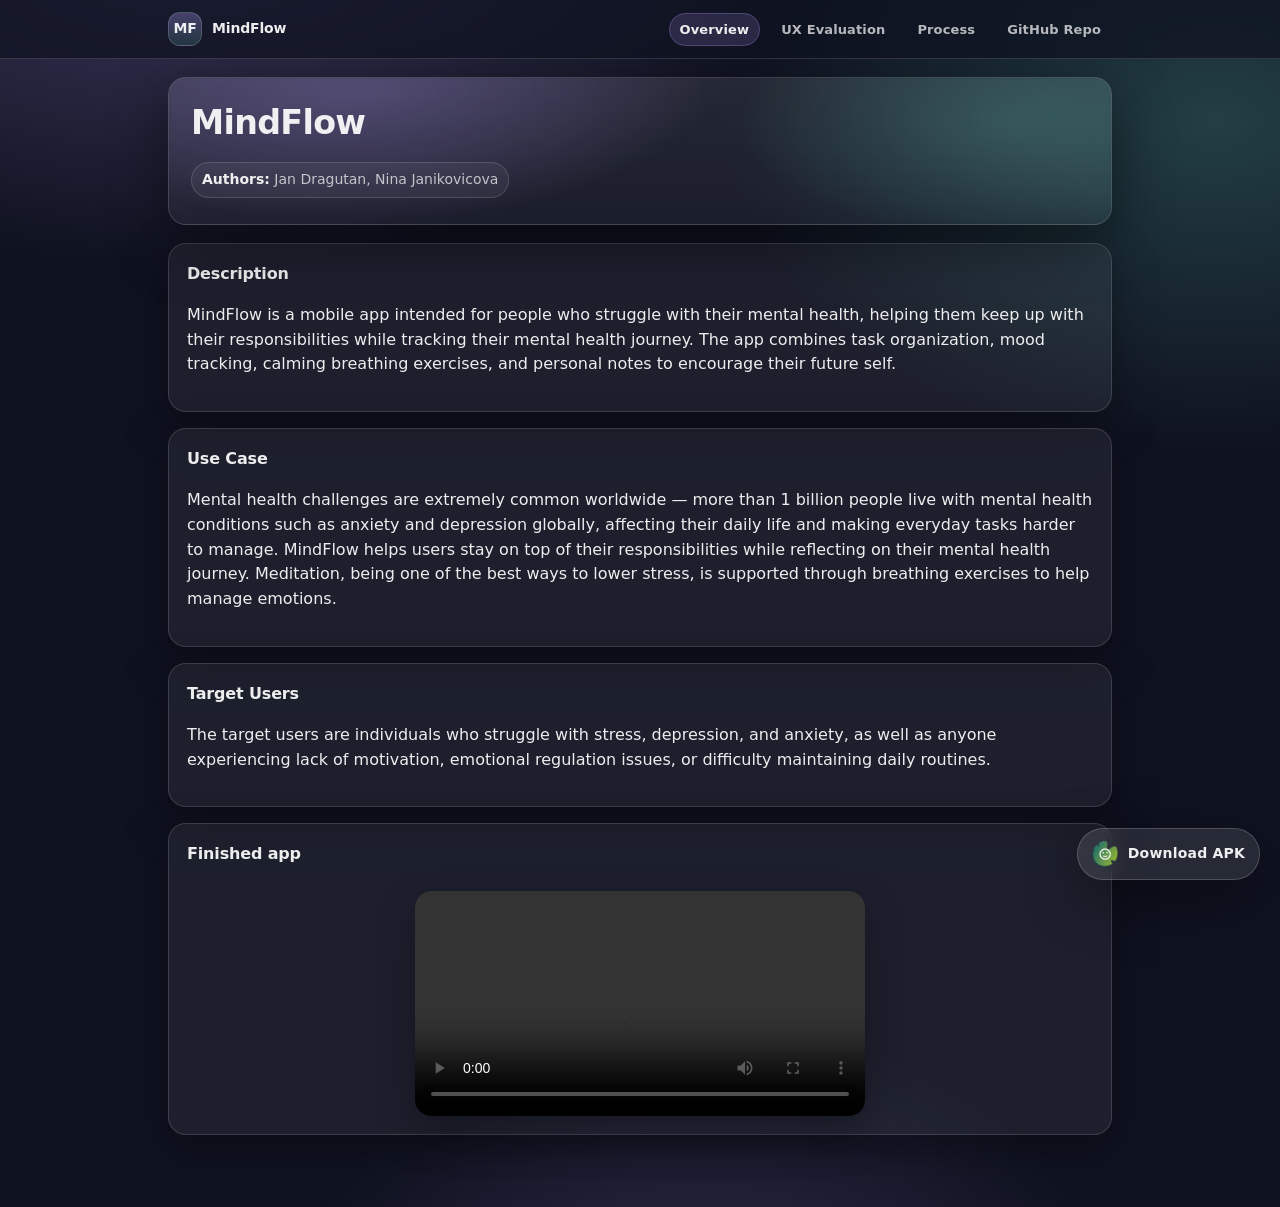
==== commit bd0b81c3: "authors pill consistent" ====
--- a/docs/index.html
+++ b/docs/index.html
@@ -38,7 +38,7 @@
     <main>
         <header>
             <h1>MindFlow</h1>
-            <span><strong>Authors:</strong> Jan Dragutan, Nina Janikovicova</span>
+            <p class="meta-pill"><strong>Authors:</strong> Jan Dragutan, Nina Janikovicova</p>
         </header>
 
         <section>
--- a/docs/styles.css
+++ b/docs/styles.css
@@ -161,6 +161,19 @@
 
 header > *{ position: relative; }
 
+.meta-pill{
+  display: inline-block;
+  margin-top: 10px;
+  padding: 6px 10px;
+  border: 1px solid var(--line);
+  border-radius: 999px;
+  background: rgba(255,255,255,0.05);
+  color: var(--muted);
+  font-size: 14px;
+}
+.meta-pill strong{ color: var(--text); font-weight: 700; }
+
+
 h1{
   margin: 0 0 10px;
   font-size: clamp(22px, 2.6vw, 34px);
